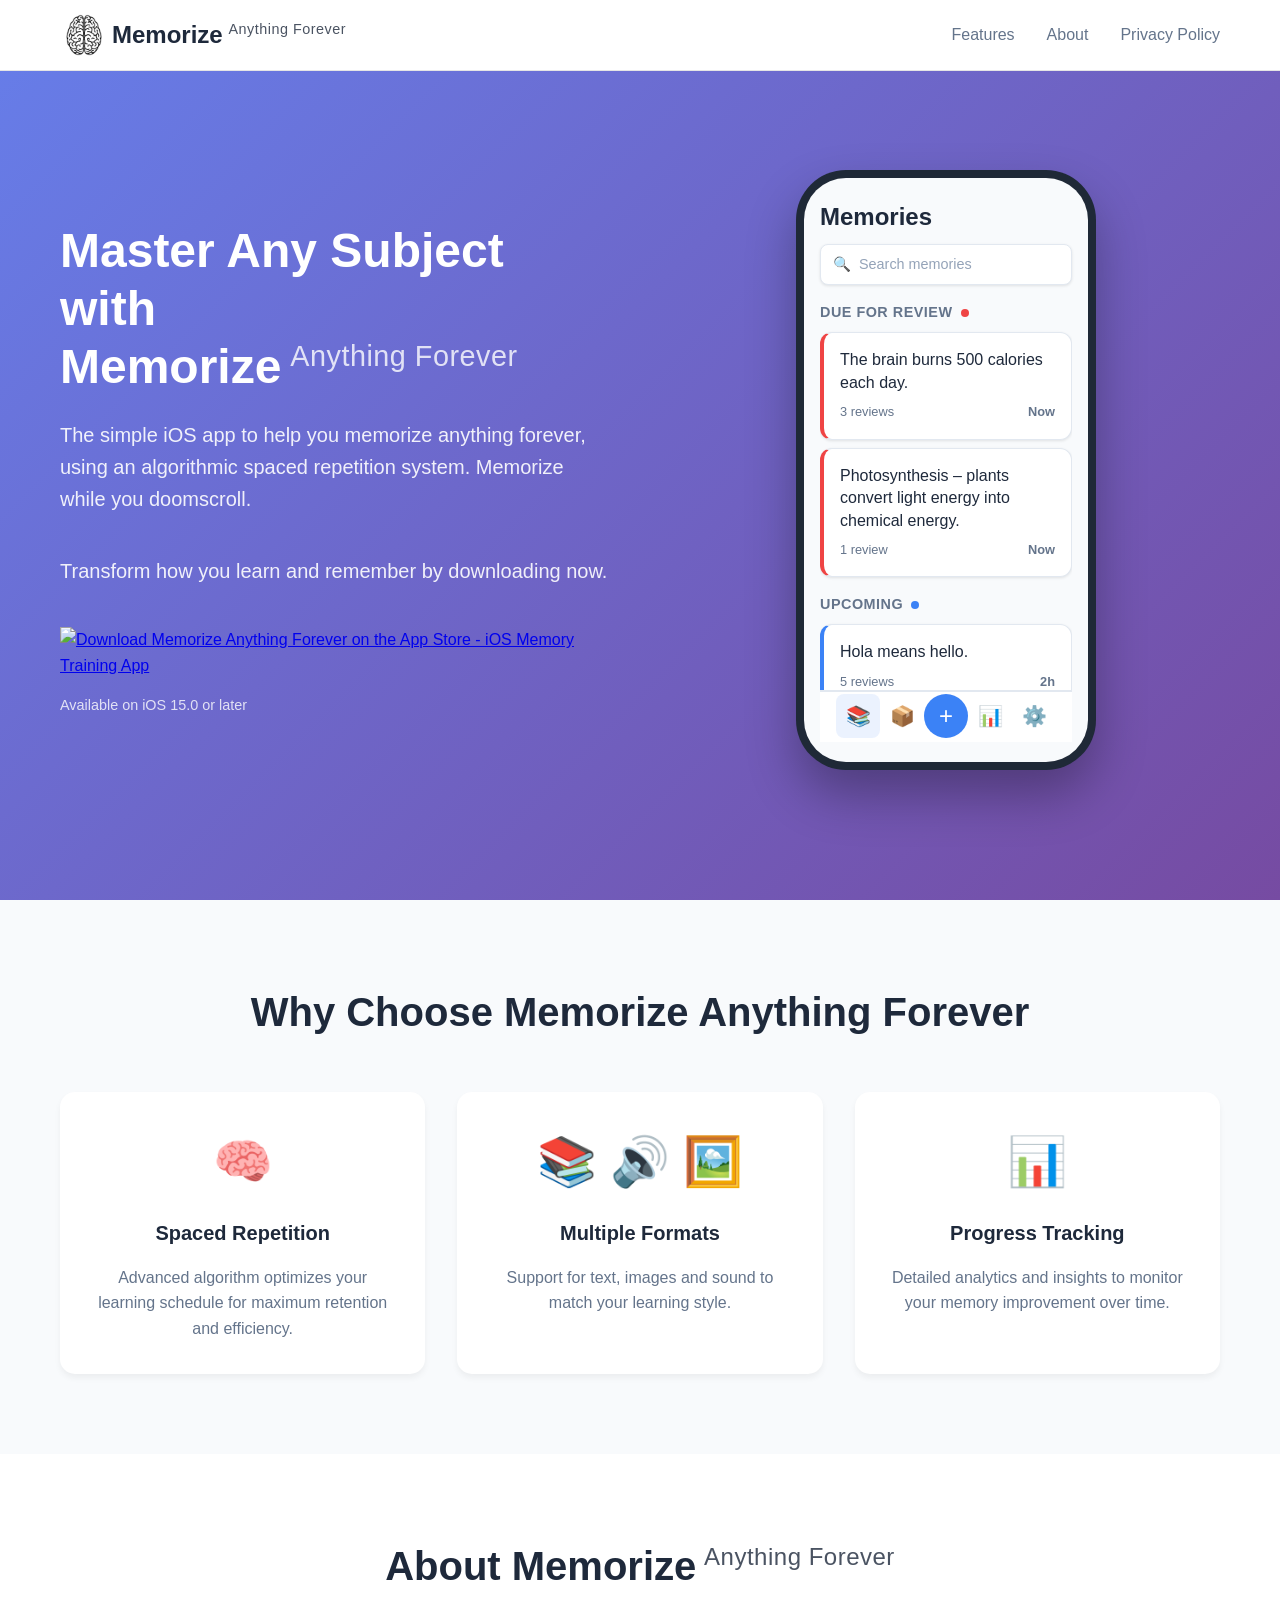
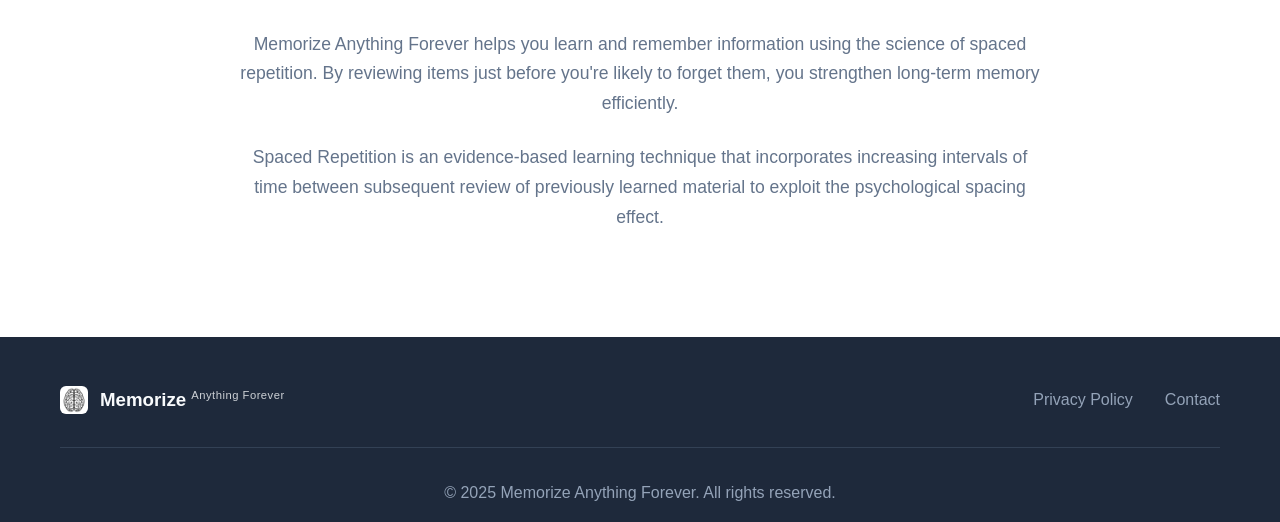
==== index.html @ 3da25304 "Add files via upload" ====
<!DOCTYPE html>
<html lang="en">
<head>
    <meta charset="UTF-8">
    <meta name="viewport" content="width=device-width, initial-scale=1.0">
    
    <!-- Primary Meta Tags -->
    <title>Memorize Anything Forever - Master Any Subject with Spaced Repetition</title>
    <meta name="title" content="Memorize Anything Forever - Master Any Subject with Spaced Repetition">
    <meta name="description" content="The simple iOS app to help you memorize anything forever using algorithmic spaced repetition. Transform how you learn and remember. Download now on the App Store.">
    <meta name="keywords" content="memorize, spaced repetition, iOS app, memory training, learning, flashcards, study app, cognitive enhancement, memory improvement">
    <meta name="author" content="Memorize Anything Forever">
    <meta name="robots" content="index, follow">
    <meta name="language" content="English">
    <meta name="revisit-after" content="7 days">
    
    <!-- Open Graph / Facebook -->
    <meta property="og:type" content="website">
    <meta property="og:url" content="https://memorizeapp.github.io/memorize/">
    <meta property="og:title" content="Memorize Anything Forever - Master Any Subject with Spaced Repetition">
    <meta property="og:description" content="The simple iOS app to help you memorize anything forever using algorithmic spaced repetition. Transform how you learn and remember.">
    <meta property="og:image" content="https://memorizeapp.github.io/memorize/appicon.png">
    <meta property="og:image:width" content="1200">
    <meta property="og:image:height" content="630">
    <meta property="og:site_name" content="Memorize Anything Forever">
    
    <!-- Twitter -->
    <meta property="twitter:card" content="summary_large_image">
    <meta property="twitter:url" content="https://memorizeapp.github.io/memorize/">
    <meta property="twitter:title" content="Memorize Anything Forever - Master Any Subject with Spaced Repetition">
    <meta property="twitter:description" content="The simple iOS app to help you memorize anything forever using algorithmic spaced repetition. Transform how you learn and remember.">
    <meta property="twitter:image" content="https://memorizeapp.github.io/memorize/appicon.png">
    
    <!-- App Store Meta -->
    <meta name="apple-itunes-app" content="app-id=YOUR_APP_ID">
    <meta name="apple-mobile-web-app-capable" content="yes">
    <meta name="apple-mobile-web-app-status-bar-style" content="default">
    <meta name="apple-mobile-web-app-title" content="Memorize">
    
    <!-- Favicon -->
    <link rel="icon" type="image/png" href="appicon.png">
    <link rel="apple-touch-icon" href="appicon.png">
    
    <!-- Canonical URL -->
    <link rel="canonical" href="https://memorizeapp.github.io/memorize/">
    
    <!-- Stylesheets -->
    <link rel="stylesheet" href="styles.css">
    <link href="https://fonts.googleapis.com/css2?family=SF+Pro+Display:wght@300;400;500;600;700&family=Inter:wght@300;400;500;600;700&display=swap" rel="stylesheet">
    
    <!-- Structured Data -->
    <script type="application/ld+json">
    {
        "@context": "https://schema.org",
        "@type": "MobileApplication",
        "name": "Memorize Anything Forever",
        "description": "The simple iOS app to help you memorize anything forever using algorithmic spaced repetition",
        "url": "https://memorizeapp.github.io/memorize/",
        "applicationCategory": "EducationApplication",
        "operatingSystem": "iOS",
        "offers": {
            "@type": "Offer",
            "price": "0",
            "priceCurrency": "USD"
        },
        "aggregateRating": {
            "@type": "AggregateRating",
            "ratingValue": "4.8",
            "ratingCount": "150"
        },
        "screenshot": "https://memorizeapp.github.io/memorize/appicon.png"
    }
    </script>
</head>
<body>
    <nav class="navbar">
        <div class="nav-container">
            <div class="nav-logo">
                <img src="appicon.png" alt="Memorize Anything Forever App Logo - Memory Training iOS App" class="logo-image">
                <h2>Memorize<span class="app-suffix"> Anything Forever</span></h2>
            </div>
            <div class="nav-links">
                <a href="#features">Features</a>
                <a href="#about">About</a>
                <a href="privacy-policy.html">Privacy Policy</a>
            </div>
            <div class="burger-menu">
                <div class="burger-line"></div>
                <div class="burger-line"></div>
                <div class="burger-line"></div>
            </div>
        </div>
    </nav>

    <main>
        <section class="hero">
            <div class="hero-container">
                <div class="hero-content">
                    <h1>Master Any Subject with Memorize<span class="app-suffix"> Anything Forever</span></h1>
                    <p class="hero-subtitle">The simple iOS app to help you memorize anything forever, using an algorithmic spaced repetition system. Memorize while you doomscroll. </p> <p class="hero-subtitle"> Transform how you learn and remember by downloading now.</p>
                    
                    <div class="download-section">
                        <a href="https://apps.apple.com/app/memorize" class="app-store-button" target="_blank" rel="noopener">
                            <img src="https://developer.apple.com/assets/elements/badges/download-on-the-app-store.svg" alt="Download Memorize Anything Forever on the App Store - iOS Memory Training App">
                        </a>
                        <p class="download-note">Available on iOS 15.0 or later</p>
                    </div>
                </div>
                
                <div class="hero-image">
                    <div class="phone-mockup">
                        <div class="phone-screen">
                            <div class="app-preview">
                                <div class="app-header">
                                    <div class="app-title">Memories</div>
                                    <div class="search-bar">
                                        <div class="search-icon">🔍</div>
                                        <div class="search-placeholder">Search memories</div>
                                    </div>
                                </div>
                                <div class="app-content">
                                    <div class="section-header due-section">
                                        <div class="section-title">Due for Review</div>
                                        <div class="section-indicator red"></div>
                                    </div>
                                    <div class="memory-card due-card">
                                        <div class="card-content">
                                            <div class="card-text">The brain burns 500 calories each day. </div>
                                            <div class="card-meta">
                                                <div class="review-count">3 reviews</div>
                                                <div class="due-time">Now</div>
                                            </div>
                                        </div>
                                    </div>
                                    <div class="memory-card due-card">
                                        <div class="card-content">
                                            <div class="card-text">Photosynthesis – plants convert light energy into chemical energy.</div>
                                            <div class="card-meta">
                                                <div class="review-count">1 review</div>
                                                <div class="due-time">Now</div>
                                            </div>
                                        </div>
                                    </div>
                                    
                                    <div class="section-header upcoming-section">
                                        <div class="section-title">Upcoming</div>
                                        <div class="section-indicator blue"></div>
                                    </div>
                                    <div class="memory-card upcoming-card">
                                        <div class="card-content">
                                            <div class="card-text">Hola means hello.</div>
                                            <div class="card-meta">
                                                <div class="review-count">5 reviews</div>
                                                <div class="due-time">2h</div>
                                            </div>
                                        </div>
                                    </div>
                                </div>
                                
                                <!-- Tab Bar -->
                                <div class="tab-bar">
                                    <div class="tab-divider"></div>
                                    <div class="tab-container">
                                        <div class="tab-button active">
                                            <div class="tab-icon">📚</div>
                                        </div>
                                        <div class="tab-spacer"></div>
                                        <div class="tab-button">
                                            <div class="tab-icon">📦</div>
                                        </div>
                                        <div class="tab-spacer"></div>
                                        <div class="add-button">
                                            <div class="add-icon">+</div>
                                        </div>
                                        <div class="tab-spacer"></div>
                                        <div class="tab-button">
                                            <div class="tab-icon">📊</div>
                                        </div>
                                        <div class="tab-spacer"></div>
                                        <div class="tab-button">
                                            <div class="tab-icon">⚙️</div>
                                        </div>
                                    </div>
                                </div>
                            </div>
                        </div>
                    </div>
                </div>
            </div>
        </section>

        <section id="features" class="features">
            <div class="container">
                <h2>Why Choose Memorize Anything Forever</h2>
                <div class="features-grid">
                    <div class="feature-card">
                        <div class="feature-icon">🧠</div>
                        <h3>Spaced Repetition</h3>
                        <p>Advanced algorithm optimizes your learning schedule for maximum retention and efficiency.</p>
                    </div>
                    <div class="feature-card">
                        <div class="feature-icon">📚 🔊 🖼️</div>
                        <h3>Multiple Formats</h3>
                        <p>Support for text, images and sound to match your learning style.</p>
                    </div>
                    <div class="feature-card">
                        <div class="feature-icon">📊</div>
                        <h3>Progress Tracking</h3>
                        <p>Detailed analytics and insights to monitor your memory improvement over time.</p>
                    </div>
                </div>
            </div>
        </section>

        <section id="about" class="about">
            <div class="container">
                <div class="about-content">
                    <h2>About Memorize<span class="app-suffix"> Anything Forever</span></h2>
                    <p>Memorize Anything Forever helps you learn and remember information using the science of spaced repetition. By reviewing items just before you're likely to forget them, you strengthen long-term memory efficiently.</p>
                    <p>Spaced Repetition is an evidence-based learning technique that incorporates increasing intervals of time between subsequent review of previously learned material to exploit the psychological spacing effect.</p>
                </div>
            </div>
        </section>
    </main>

    <footer class="footer">
        <div class="container">
            <div class="footer-content">
                <div class="footer-logo">
                    <img src="appicon.png" alt="Memorize Anything Forever App Logo - Memory Training iOS App" class="footer-logo-image">
                    <h3>Memorize<span class="app-suffix"> Anything Forever</span></h3>
                </div>
                <div class="footer-links">
                    <a href="privacy-policy.html">Privacy Policy</a>
                    <a href="mailto:support@memorizeapp.com">Contact</a>
                </div>
            </div>
            <div class="footer-bottom">
                <p>&copy; 2025 Memorize Anything Forever. All rights reserved.</p>
            </div>
        </div>
    </footer>

    <script>
        // Burger menu functionality
        document.addEventListener('DOMContentLoaded', function() {
            const burgerMenu = document.querySelector('.burger-menu');
            const navLinks = document.querySelector('.nav-links');
            
            if (burgerMenu && navLinks) {
                burgerMenu.addEventListener('click', function() {
                    burgerMenu.classList.toggle('active');
                    navLinks.classList.toggle('active');
                });
                
                // Close menu when clicking on a link
                navLinks.addEventListener('click', function(e) {
                    if (e.target.tagName === 'A') {
                        burgerMenu.classList.remove('active');
                        navLinks.classList.remove('active');
                    }
                });
            }
        });
    </script>
</body>
</html>
---- styles.css ----
/* App Name Styling */
.app-suffix {
    font-size: 0.6em;
    font-weight: 400;
    opacity: 0.8;
    vertical-align: super;
    margin-left: 2px;
    letter-spacing: 0.5px;
    white-space: nowrap;
}

/* Reset and base styles */
* {
    margin: 0;
    padding: 0;
    box-sizing: border-box;
}

body {
    font-family: 'SF Pro Display', -apple-system, BlinkMacSystemFont, 'Segoe UI', Roboto, sans-serif;
    line-height: 1.6;
    color: #333;
    background-color: #ffffff;
}

.container {
    max-width: 1200px;
    margin: 0 auto;
    padding: 0 20px;
}

/* Navigation */
.navbar {
    background: white;
    border-bottom: 1px solid rgba(0, 0, 0, 0.1);
    position: fixed;
    top: 0;
    left: 0;
    right: 0;
    z-index: 1000;
}

.nav-container {
    max-width: 1200px;
    margin: 0 auto;
    padding: 0 20px;
    display: flex;
    justify-content: space-between;
    align-items: center;
    height: 70px;
}

.nav-logo {
    display: flex;
    align-items: center;
    gap: 4px;
}

.logo-image {
    width: 48px;
    height: 48px;
    border-radius: 8px;
}

.nav-logo h2 {
    color: #1e293b;
    font-weight: 700;
    font-size: 1.5rem;
    margin: 0;
}

.nav-links {
    display: flex;
    gap: 2rem;
}

.nav-links a {
    text-decoration: none;
    color: #64748b;
    font-weight: 500;
    transition: color 0.3s ease;
}

.nav-links a:hover {
    color: #6366f1;
}

/* Burger Menu */
.burger-menu {
    display: none;
    flex-direction: column;
    cursor: pointer;
    padding: 8px;
    gap: 4px;
}

.burger-line {
    width: 24px;
    height: 3px;
    background-color: #1e293b;
    border-radius: 2px;
    transition: all 0.3s ease;
}

.burger-menu.active .burger-line:nth-child(1) {
    transform: rotate(45deg) translate(6px, 6px);
}

.burger-menu.active .burger-line:nth-child(2) {
    opacity: 0;
}

.burger-menu.active .burger-line:nth-child(3) {
    transform: rotate(-45deg) translate(6px, -6px);
}

/* Mobile Menu Overlay */
@media (max-width: 768px) {
    .nav-links.active {
        display: flex;
        flex-direction: column;
        position: absolute;
        top: 100%;
        left: 0;
        right: 0;
        background: white;
        border-top: 1px solid rgba(0, 0, 0, 0.1);
        padding: 20px 16px;
        box-shadow: 0 4px 6px rgba(0, 0, 0, 0.1);
        z-index: 999;
    }
    
    .nav-links.active a {
        padding: 12px 0;
        border-bottom: 1px solid rgba(0, 0, 0, 0.05);
        font-size: 1rem;
        text-align: center;
    }
    
    .nav-links.active a:last-child {
        border-bottom: none;
    }
}

/* Hero Section */
.hero {
    padding: 120px 0 80px;
    background: linear-gradient(135deg, #667eea 0%, #764ba2 100%);
    color: white;
    min-height: 100vh;
    display: flex;
    align-items: center;
}

.hero-container {
    max-width: 1200px;
    margin: 0 auto;
    padding: 0 20px;
    display: grid;
    grid-template-columns: 1fr 1fr;
    gap: 4rem;
    align-items: center;
}

.hero-content h1 {
    font-size: 3.0rem;
    font-weight: 700;
    line-height: 1.2;
    margin-bottom: 1.5rem;
}

.hero-subtitle {
    font-size: 1.25rem;
    opacity: 0.9;
    margin-bottom: 2.5rem;
    line-height: 1.6;
}

.download-section {
    display: flex;
    flex-direction: column;
    align-items: flex-start;
    gap: 1rem;
}

.app-store-button {
    display: inline-block;
    transition: transform 0.3s ease;
}

.app-store-button:hover {
    transform: scale(1.05);
}

.app-store-button img {
    height: 60px;
    width: auto;
}

.download-note {
    font-size: 0.9rem;
    opacity: 0.8;
}

/* Phone Mockup */
.phone-mockup {
    position: relative;
    width: 300px;
    height: 600px;
    background: #1f2937;
    border-radius: 50px;
    padding: 8px;
    box-shadow: 0 25px 50px rgba(0, 0, 0, 0.3);
    margin: 0 auto;
}

.phone-screen {
    width: 100%;
    height: 100%;
    background: white;
    border-radius: 42px;
    overflow: hidden;
    position: relative;
}

.app-preview {
    padding: 20px 16px;
    height: 100%;
    display: flex;
    flex-direction: column;
    background: #f8fafc;
}

.app-header {
    margin-bottom: 1rem;
}

.app-title {
    font-size: 1.5rem;
    font-weight: 700;
    color: #1e293b;
    margin-bottom: 0.5rem;
}

.search-bar {
    background: white;
    border-radius: 8px;
    padding: 8px 12px;
    display: flex;
    align-items: center;
    gap: 8px;
    border: 1px solid #e2e8f0;
    box-shadow: 0 1px 3px rgba(0, 0, 0, 0.1);
}

.search-icon {
    font-size: 0.9rem;
    color: #64748b;
}

.search-placeholder {
    color: #94a3b8;
    font-size: 0.9rem;
}

.app-content {
    flex: 1;
    overflow-y: auto;
}

.section-header {
    display: flex;
    align-items: center;
    gap: 8px;
    margin-bottom: 8px;
    margin-top: 16px;
}

.section-header:first-child {
    margin-top: 0;
}

.section-title {
    font-size: 0.9rem;
    font-weight: 600;
    color: #64748b;
    text-transform: uppercase;
    letter-spacing: 0.5px;
}

.section-indicator {
    width: 8px;
    height: 8px;
    border-radius: 50%;
}

.section-indicator.red {
    background: #ef4444;
}

.section-indicator.blue {
    background: #3b82f6;
}

.memory-card {
    background: white;
    border-radius: 12px;
    margin-bottom: 8px;
    box-shadow: 0 1px 3px rgba(0, 0, 0, 0.1);
    border: 1px solid #e2e8f0;
    transition: transform 0.2s ease, box-shadow 0.2s ease;
}

.memory-card:hover {
    transform: translateY(-1px);
    box-shadow: 0 4px 12px rgba(0, 0, 0, 0.15);
}

.due-card {
    border-left: 4px solid #ef4444;
}

.upcoming-card {
    border-left: 4px solid #3b82f6;
}

.card-content {
    padding: 16px;
}

.card-text {
    font-size: 1rem;
    font-weight: 500;
    color: #1e293b;
    margin-bottom: 8px;
    line-height: 1.4;
}

.card-meta {
    display: flex;
    justify-content: space-between;
    align-items: center;
}

.review-count {
    font-size: 0.8rem;
    color: #64748b;
}

.due-time {
    font-size: 0.8rem;
    font-weight: 600;
    color: #64748b;
}

/* Tab Bar */
.tab-bar {
    background: rgba(255, 255, 255, 0.98);
    backdrop-filter: blur(10px);
    border-top: 1px solid #e2e8f0;
}

.tab-divider {
    height: 1px;
    background: #e2e8f0;
}

.tab-container {
    display: flex;
    align-items: center;
    justify-content: center;
    padding: 6px 24px 8px;
    height: 50px;
    max-width: 100%;
    gap: 0;
}

.tab-button {
    width: 44px;
    height: 44px;
    display: flex;
    align-items: center;
    justify-content: center;
    border-radius: 8px;
    transition: background-color 0.2s ease;
    flex-shrink: 0;
}

.tab-button.active {
    background: rgba(59, 130, 246, 0.1);
}

.tab-icon {
    font-size: 20px;
    color: #64748b;
    font-weight: 400;
    line-height: 1;
    display: flex;
    align-items: center;
    justify-content: center;
}

.tab-button.active .tab-icon {
    color: #3b82f6;
}

.add-button {
    width: 44px;
    height: 44px;
    display: flex;
    align-items: center;
    justify-content: center;
    background: #3b82f6;
    border-radius: 22px;
    transition: transform 0.2s ease, background-color 0.2s ease;
    flex-shrink: 0;
}

.add-button:hover {
    transform: scale(1.05);
    background: #2563eb;
}

.add-icon {
    font-size: 24px;
    color: white;
    font-weight: 300;
    line-height: 1;
    display: flex;
    align-items: center;
    justify-content: center;
}

.tab-spacer {
    flex: 1;
    min-width: 0;
}

@keyframes float {
    0%, 100% { transform: translateY(0px); }
    50% { transform: translateY(-10px); }
}

/* Features Section */
.features {
    padding: 80px 0;
    background: #f8fafc;
}

.features h2 {
    text-align: center;
    font-size: 2.5rem;
    font-weight: 700;
    margin-bottom: 3rem;
    color: #1e293b;
}

.features-grid {
    display: grid;
    grid-template-columns: repeat(auto-fit, minmax(280px, 1fr));
    gap: 2rem;
}

.feature-card {
    background: white;
    padding: 2rem;
    border-radius: 15px;
    text-align: center;
    box-shadow: 0 4px 6px rgba(0, 0, 0, 0.05);
    transition: transform 0.3s ease, box-shadow 0.3s ease;
}

.feature-card:hover {
    transform: translateY(-5px);
    box-shadow: 0 10px 25px rgba(0, 0, 0, 0.1);
}

.feature-icon {
    font-size: 3rem;
    margin-bottom: 1rem;
}

.feature-card h3 {
    font-size: 1.25rem;
    font-weight: 600;
    margin-bottom: 1rem;
    color: #1e293b;
}

.feature-card p {
    color: #64748b;
    line-height: 1.6;
}

/* About Section */
.about {
    padding: 80px 0;
    background: white;
}

.about-content {
    max-width: 800px;
    margin: 0 auto;
    text-align: center;
}

.about-content h2 {
    font-size: 2.5rem;
    font-weight: 700;
    margin-bottom: 2rem;
    color: #1e293b;
}

.about-content p {
    font-size: 1.1rem;
    color: #64748b;
    margin-bottom: 1.5rem;
    line-height: 1.7;
}

/* Footer */
.footer {
    background: #1e293b;
    color: white;
    padding: 3rem 0 1rem;
}

.footer-content {
    display: flex;
    justify-content: space-between;
    align-items: center;
    margin-bottom: 2rem;
}

.footer-logo {
    display: flex;
    align-items: center;
    gap: 12px;
}

.footer-logo-image {
    width: 28px;
    height: 28px;
    border-radius: 6px;
}

.footer-logo h3 {
    color: #f8fafc;
    font-weight: 700;
    margin: 0;
}

.footer-links {
    display: flex;
    gap: 2rem;
}

.footer-links a {
    color: #94a3b8;
    text-decoration: none;
    transition: color 0.3s ease;
}

.footer-links a:hover {
    color: white;
}

.footer-bottom {
    text-align: center;
    padding-top: 2rem;
    border-top: 1px solid #334155;
    color: #94a3b8;
}

/* Responsive Design */
@media (max-width: 1024px) {
    .hero-container {
        gap: 3rem;
    }
    
    .phone-mockup {
        width: 280px;
        height: 560px;
    }
}

@media (max-width: 768px) {
    .hero-container {
        grid-template-columns: 1fr;
        text-align: center;
        gap: 2rem;
        padding: 0 16px;
    }
    
    .hero-content h1 {
        font-size: 2.5rem;
        line-height: 1.1;
    }
    
    .hero-subtitle {
        font-size: 1.1rem;
    }
    
    .download-section {
        align-items: center;
    }
    
    .nav-container {
        padding: 0 16px;
    }
    
    .nav-links {
        display: none;
    }
    
    .burger-menu {
        display: flex;
    }
    
    .phone-mockup {
        width: 250px;
        height: 500px;
    }
    
    .features-grid {
        grid-template-columns: 1fr;
        gap: 1.5rem;
    }
    
    .features h2 {
        font-size: 2rem;
    }
    
    .about-content h2 {
        font-size: 2rem;
    }
    
    .footer-content {
        flex-direction: column;
        gap: 1rem;
        text-align: center;
    }
    
    .container {
        padding: 0 16px;
    }
}

@media (max-width: 480px) {
    .hero-content h1 {
        font-size: 2rem;
    }
    
    .hero-subtitle {
        font-size: 1rem;
    }
    
    .phone-mockup {
        width: 250px;
        height: 500px;
    }
    
    .app-store-button img {
        height: 50px;
    }
    
    .nav-logo {
        gap: 0px;
    }
    
    .logo-image {
        width: 40px;
        height: 40px;
    }
    
    .nav-logo h2 {
        font-size: 1.3rem;
    }
    
    .nav-links a {
        font-size: 0.8rem;
    }
    
    .features h2 {
        font-size: 1.8rem;
    }
    
    .about-content h2 {
        font-size: 1.8rem;
    }
    
    .feature-card {
        padding: 1.5rem;
    }
    
    .hero {
        padding: 100px 0 60px;
    }
    
    .features {
        padding: 60px 0;
    }
    
    .about {
        padding: 60px 0;
    }
    
    /* Privacy Policy specific fixes */
    .privacy-content h1 {
        font-size: 2rem;
        line-height: 1.2;
    }
    
    .nav-logo h2 {
        white-space: nowrap;
    }
}
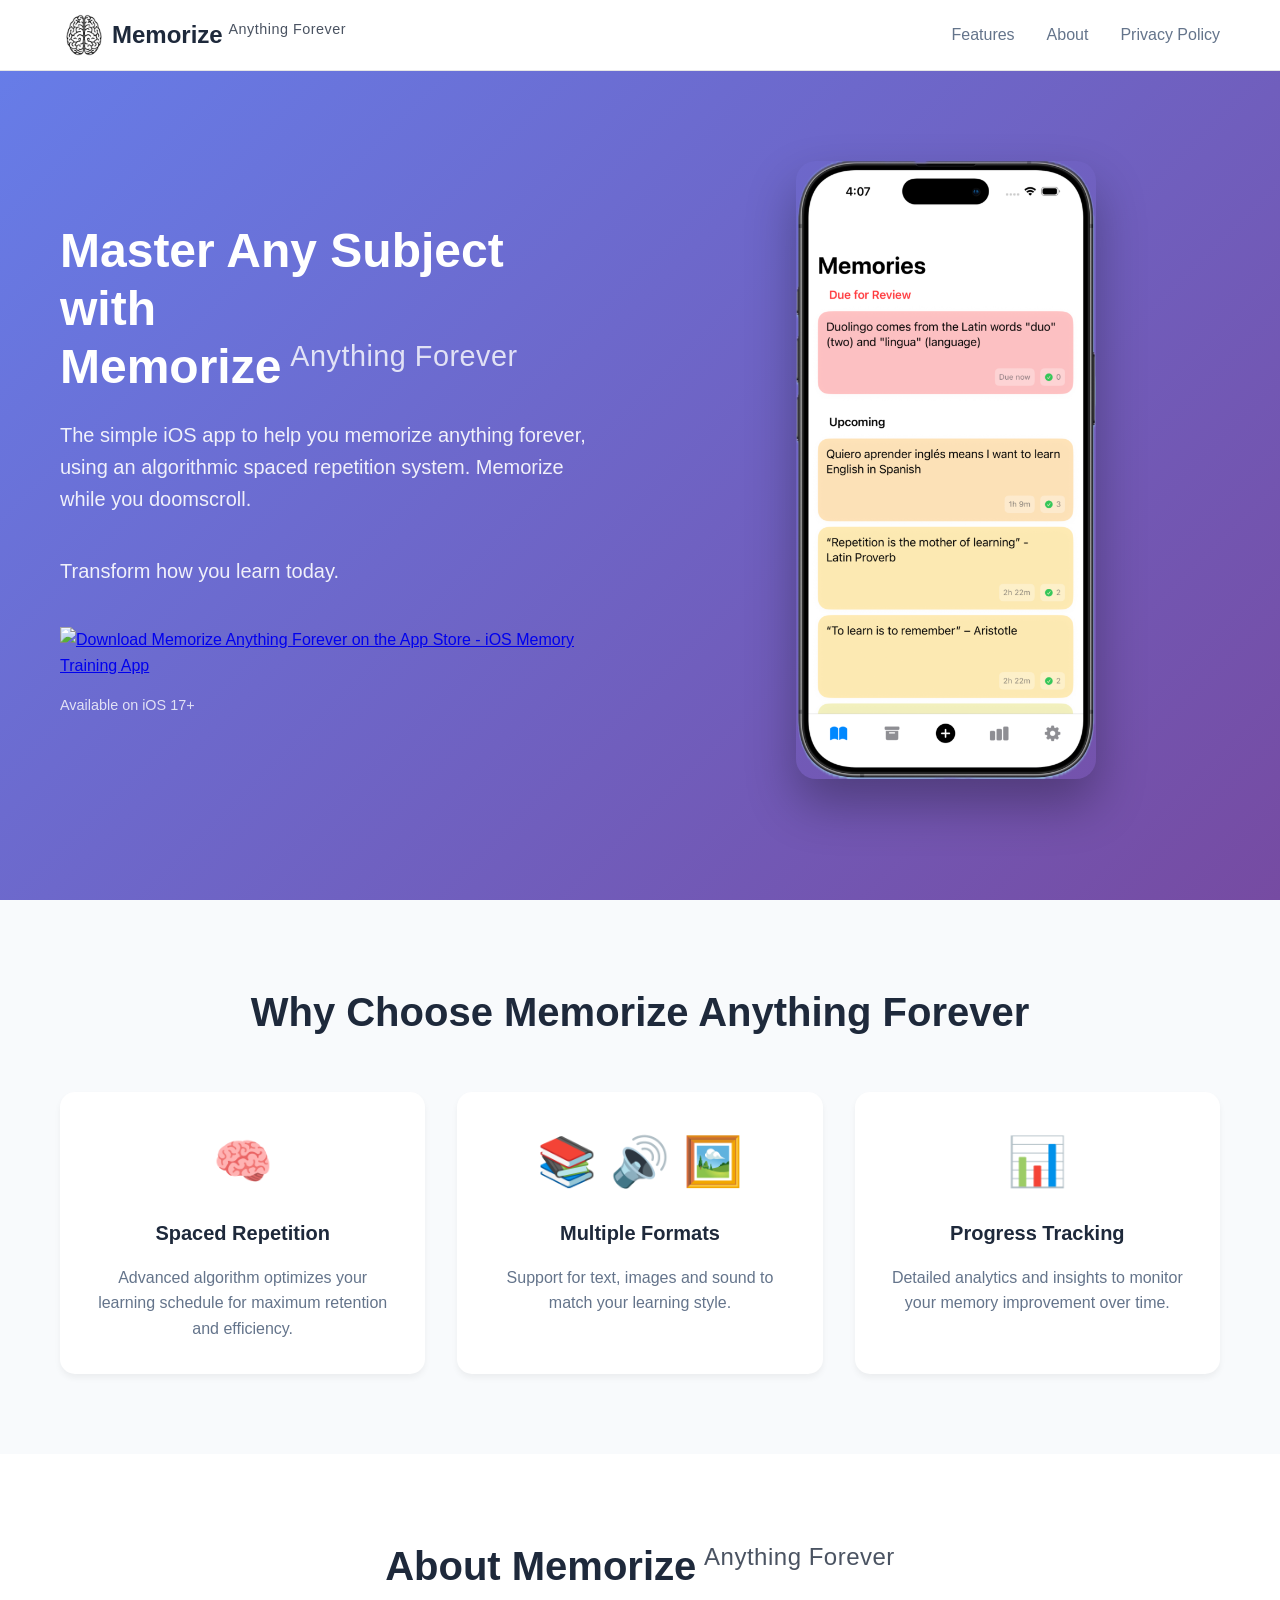
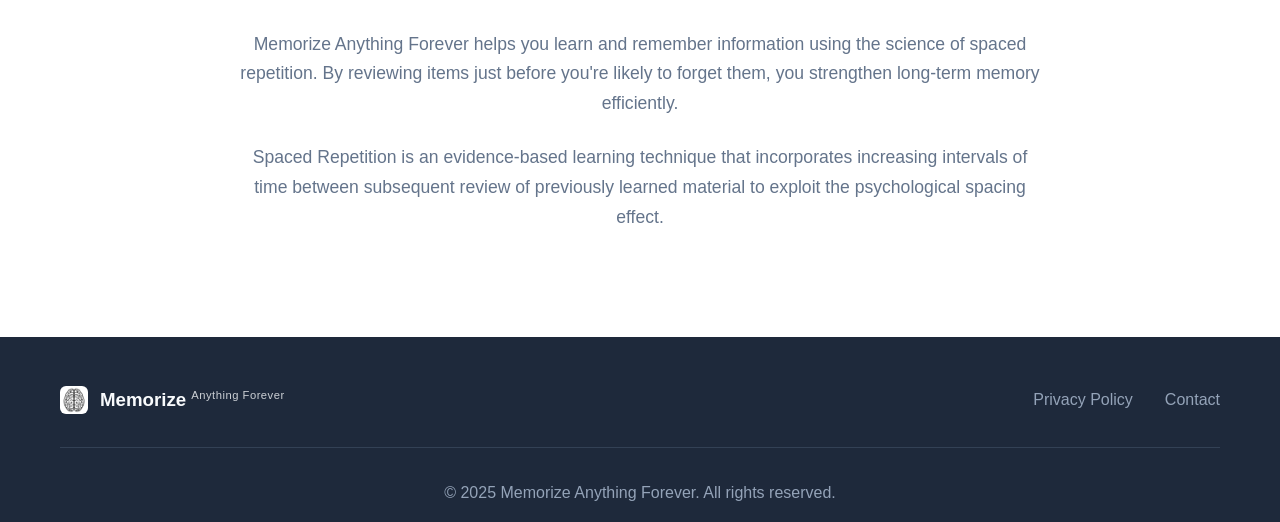
==== commit 7bbecd01: "Add files via upload" ====
--- a/index.html
+++ b/index.html
@@ -75,10 +75,10 @@
 <body>
     <nav class="navbar">
         <div class="nav-container">
-            <div class="nav-logo">
+            <a href="index.html" class="nav-logo">
                 <img src="appicon.png" alt="Memorize Anything Forever App Logo - Memory Training iOS App" class="logo-image">
                 <h2>Memorize<span class="app-suffix"> Anything Forever</span></h2>
-            </div>
+            </a>
             <div class="nav-links">
                 <a href="#features">Features</a>
                 <a href="#about">About</a>
@@ -97,94 +97,18 @@
             <div class="hero-container">
                 <div class="hero-content">
                     <h1>Master Any Subject with Memorize<span class="app-suffix"> Anything Forever</span></h1>
-                    <p class="hero-subtitle">The simple iOS app to help you memorize anything forever, using an algorithmic spaced repetition system. Memorize while you doomscroll. </p> <p class="hero-subtitle"> Transform how you learn and remember by downloading now.</p>
+                    <p class="hero-subtitle">The simple iOS app to help you memorize anything forever, using an algorithmic spaced repetition system. Memorize while you doomscroll. </p> <p class="hero-subtitle"> Transform how you learn today.</p>
                     
                     <div class="download-section">
-                        <a href="https://apps.apple.com/app/memorize" class="app-store-button" target="_blank" rel="noopener">
+                        <a href="https://apps.apple.com/us/app/memorize-anything-forever/id6754063172" class="app-store-button" target="_blank" rel="noopener">
                             <img src="https://developer.apple.com/assets/elements/badges/download-on-the-app-store.svg" alt="Download Memorize Anything Forever on the App Store - iOS Memory Training App">
                         </a>
-                        <p class="download-note">Available on iOS 15.0 or later</p>
+                        <p class="download-note">Available on iOS 17+</p>
                     </div>
                 </div>
                 
                 <div class="hero-image">
-                    <div class="phone-mockup">
-                        <div class="phone-screen">
-                            <div class="app-preview">
-                                <div class="app-header">
-                                    <div class="app-title">Memories</div>
-                                    <div class="search-bar">
-                                        <div class="search-icon">🔍</div>
-                                        <div class="search-placeholder">Search memories</div>
-                                    </div>
-                                </div>
-                                <div class="app-content">
-                                    <div class="section-header due-section">
-                                        <div class="section-title">Due for Review</div>
-                                        <div class="section-indicator red"></div>
-                                    </div>
-                                    <div class="memory-card due-card">
-                                        <div class="card-content">
-                                            <div class="card-text">The brain burns 500 calories each day. </div>
-                                            <div class="card-meta">
-                                                <div class="review-count">3 reviews</div>
-                                                <div class="due-time">Now</div>
-                                            </div>
-                                        </div>
-                                    </div>
-                                    <div class="memory-card due-card">
-                                        <div class="card-content">
-                                            <div class="card-text">Photosynthesis – plants convert light energy into chemical energy.</div>
-                                            <div class="card-meta">
-                                                <div class="review-count">1 review</div>
-                                                <div class="due-time">Now</div>
-                                            </div>
-                                        </div>
-                                    </div>
-                                    
-                                    <div class="section-header upcoming-section">
-                                        <div class="section-title">Upcoming</div>
-                                        <div class="section-indicator blue"></div>
-                                    </div>
-                                    <div class="memory-card upcoming-card">
-                                        <div class="card-content">
-                                            <div class="card-text">Hola means hello.</div>
-                                            <div class="card-meta">
-                                                <div class="review-count">5 reviews</div>
-                                                <div class="due-time">2h</div>
-                                            </div>
-                                        </div>
-                                    </div>
-                                </div>
-                                
-                                <!-- Tab Bar -->
-                                <div class="tab-bar">
-                                    <div class="tab-divider"></div>
-                                    <div class="tab-container">
-                                        <div class="tab-button active">
-                                            <div class="tab-icon">📚</div>
-                                        </div>
-                                        <div class="tab-spacer"></div>
-                                        <div class="tab-button">
-                                            <div class="tab-icon">📦</div>
-                                        </div>
-                                        <div class="tab-spacer"></div>
-                                        <div class="add-button">
-                                            <div class="add-icon">+</div>
-                                        </div>
-                                        <div class="tab-spacer"></div>
-                                        <div class="tab-button">
-                                            <div class="tab-icon">📊</div>
-                                        </div>
-                                        <div class="tab-spacer"></div>
-                                        <div class="tab-button">
-                                            <div class="tab-icon">⚙️</div>
-                                        </div>
-                                    </div>
-                                </div>
-                            </div>
-                        </div>
-                    </div>
+                    <img src="iphoneimage.png" alt="Memorize Anything Forever iPhone App Screenshot" class="iphone-screenshot">
                 </div>
             </div>
         </section>
@@ -232,7 +156,7 @@
                 </div>
                 <div class="footer-links">
                     <a href="privacy-policy.html">Privacy Policy</a>
-                    <a href="mailto:support@memorizeapp.com">Contact</a>
+                    <a href="">Contact</a>
                 </div>
             </div>
             <div class="footer-bottom">
--- a/styles.css
+++ b/styles.css
@@ -54,6 +54,13 @@
     display: flex;
     align-items: center;
     gap: 4px;
+    text-decoration: none;
+    color: inherit;
+}
+
+.nav-logo:hover {
+    text-decoration: none;
+    color: inherit;
 }
 
 .logo-image {
@@ -202,238 +209,15 @@
     opacity: 0.8;
 }
 
-/* Phone Mockup */
-.phone-mockup {
-    position: relative;
+/* iPhone Screenshot */
+.iphone-screenshot {
     width: 300px;
-    height: 600px;
-    background: #1f2937;
-    border-radius: 50px;
-    padding: 8px;
+    height: auto;
+    max-width: 100%;
+    border-radius: 20px;
     box-shadow: 0 25px 50px rgba(0, 0, 0, 0.3);
     margin: 0 auto;
-}
-
-.phone-screen {
-    width: 100%;
-    height: 100%;
-    background: white;
-    border-radius: 42px;
-    overflow: hidden;
-    position: relative;
-}
-
-.app-preview {
-    padding: 20px 16px;
-    height: 100%;
-    display: flex;
-    flex-direction: column;
-    background: #f8fafc;
-}
-
-.app-header {
-    margin-bottom: 1rem;
-}
-
-.app-title {
-    font-size: 1.5rem;
-    font-weight: 700;
-    color: #1e293b;
-    margin-bottom: 0.5rem;
-}
-
-.search-bar {
-    background: white;
-    border-radius: 8px;
-    padding: 8px 12px;
-    display: flex;
-    align-items: center;
-    gap: 8px;
-    border: 1px solid #e2e8f0;
-    box-shadow: 0 1px 3px rgba(0, 0, 0, 0.1);
-}
-
-.search-icon {
-    font-size: 0.9rem;
-    color: #64748b;
-}
-
-.search-placeholder {
-    color: #94a3b8;
-    font-size: 0.9rem;
-}
-
-.app-content {
-    flex: 1;
-    overflow-y: auto;
-}
-
-.section-header {
-    display: flex;
-    align-items: center;
-    gap: 8px;
-    margin-bottom: 8px;
-    margin-top: 16px;
-}
-
-.section-header:first-child {
-    margin-top: 0;
-}
-
-.section-title {
-    font-size: 0.9rem;
-    font-weight: 600;
-    color: #64748b;
-    text-transform: uppercase;
-    letter-spacing: 0.5px;
-}
-
-.section-indicator {
-    width: 8px;
-    height: 8px;
-    border-radius: 50%;
-}
-
-.section-indicator.red {
-    background: #ef4444;
-}
-
-.section-indicator.blue {
-    background: #3b82f6;
-}
-
-.memory-card {
-    background: white;
-    border-radius: 12px;
-    margin-bottom: 8px;
-    box-shadow: 0 1px 3px rgba(0, 0, 0, 0.1);
-    border: 1px solid #e2e8f0;
-    transition: transform 0.2s ease, box-shadow 0.2s ease;
-}
-
-.memory-card:hover {
-    transform: translateY(-1px);
-    box-shadow: 0 4px 12px rgba(0, 0, 0, 0.15);
-}
-
-.due-card {
-    border-left: 4px solid #ef4444;
-}
-
-.upcoming-card {
-    border-left: 4px solid #3b82f6;
-}
-
-.card-content {
-    padding: 16px;
-}
-
-.card-text {
-    font-size: 1rem;
-    font-weight: 500;
-    color: #1e293b;
-    margin-bottom: 8px;
-    line-height: 1.4;
-}
-
-.card-meta {
-    display: flex;
-    justify-content: space-between;
-    align-items: center;
-}
-
-.review-count {
-    font-size: 0.8rem;
-    color: #64748b;
-}
-
-.due-time {
-    font-size: 0.8rem;
-    font-weight: 600;
-    color: #64748b;
-}
-
-/* Tab Bar */
-.tab-bar {
-    background: rgba(255, 255, 255, 0.98);
-    backdrop-filter: blur(10px);
-    border-top: 1px solid #e2e8f0;
-}
-
-.tab-divider {
-    height: 1px;
-    background: #e2e8f0;
-}
-
-.tab-container {
-    display: flex;
-    align-items: center;
-    justify-content: center;
-    padding: 6px 24px 8px;
-    height: 50px;
-    max-width: 100%;
-    gap: 0;
-}
-
-.tab-button {
-    width: 44px;
-    height: 44px;
-    display: flex;
-    align-items: center;
-    justify-content: center;
-    border-radius: 8px;
-    transition: background-color 0.2s ease;
-    flex-shrink: 0;
-}
-
-.tab-button.active {
-    background: rgba(59, 130, 246, 0.1);
-}
-
-.tab-icon {
-    font-size: 20px;
-    color: #64748b;
-    font-weight: 400;
-    line-height: 1;
-    display: flex;
-    align-items: center;
-    justify-content: center;
-}
-
-.tab-button.active .tab-icon {
-    color: #3b82f6;
-}
-
-.add-button {
-    width: 44px;
-    height: 44px;
-    display: flex;
-    align-items: center;
-    justify-content: center;
-    background: #3b82f6;
-    border-radius: 22px;
-    transition: transform 0.2s ease, background-color 0.2s ease;
-    flex-shrink: 0;
-}
-
-.add-button:hover {
-    transform: scale(1.05);
-    background: #2563eb;
-}
-
-.add-icon {
-    font-size: 24px;
-    color: white;
-    font-weight: 300;
-    line-height: 1;
-    display: flex;
-    align-items: center;
-    justify-content: center;
-}
-
-.tab-spacer {
-    flex: 1;
-    min-width: 0;
+    display: block;
 }
 
 @keyframes float {
@@ -578,9 +362,8 @@
         gap: 3rem;
     }
     
-    .phone-mockup {
+    .iphone-screenshot {
         width: 280px;
-        height: 560px;
     }
 }
 
@@ -617,9 +400,8 @@
         display: flex;
     }
     
-    .phone-mockup {
+    .iphone-screenshot {
         width: 250px;
-        height: 500px;
     }
     
     .features-grid {
@@ -655,9 +437,8 @@
         font-size: 1rem;
     }
     
-    .phone-mockup {
-        width: 250px;
-        height: 500px;
+    .iphone-screenshot {
+        width: 220px;
     }
     
     .app-store-button img {
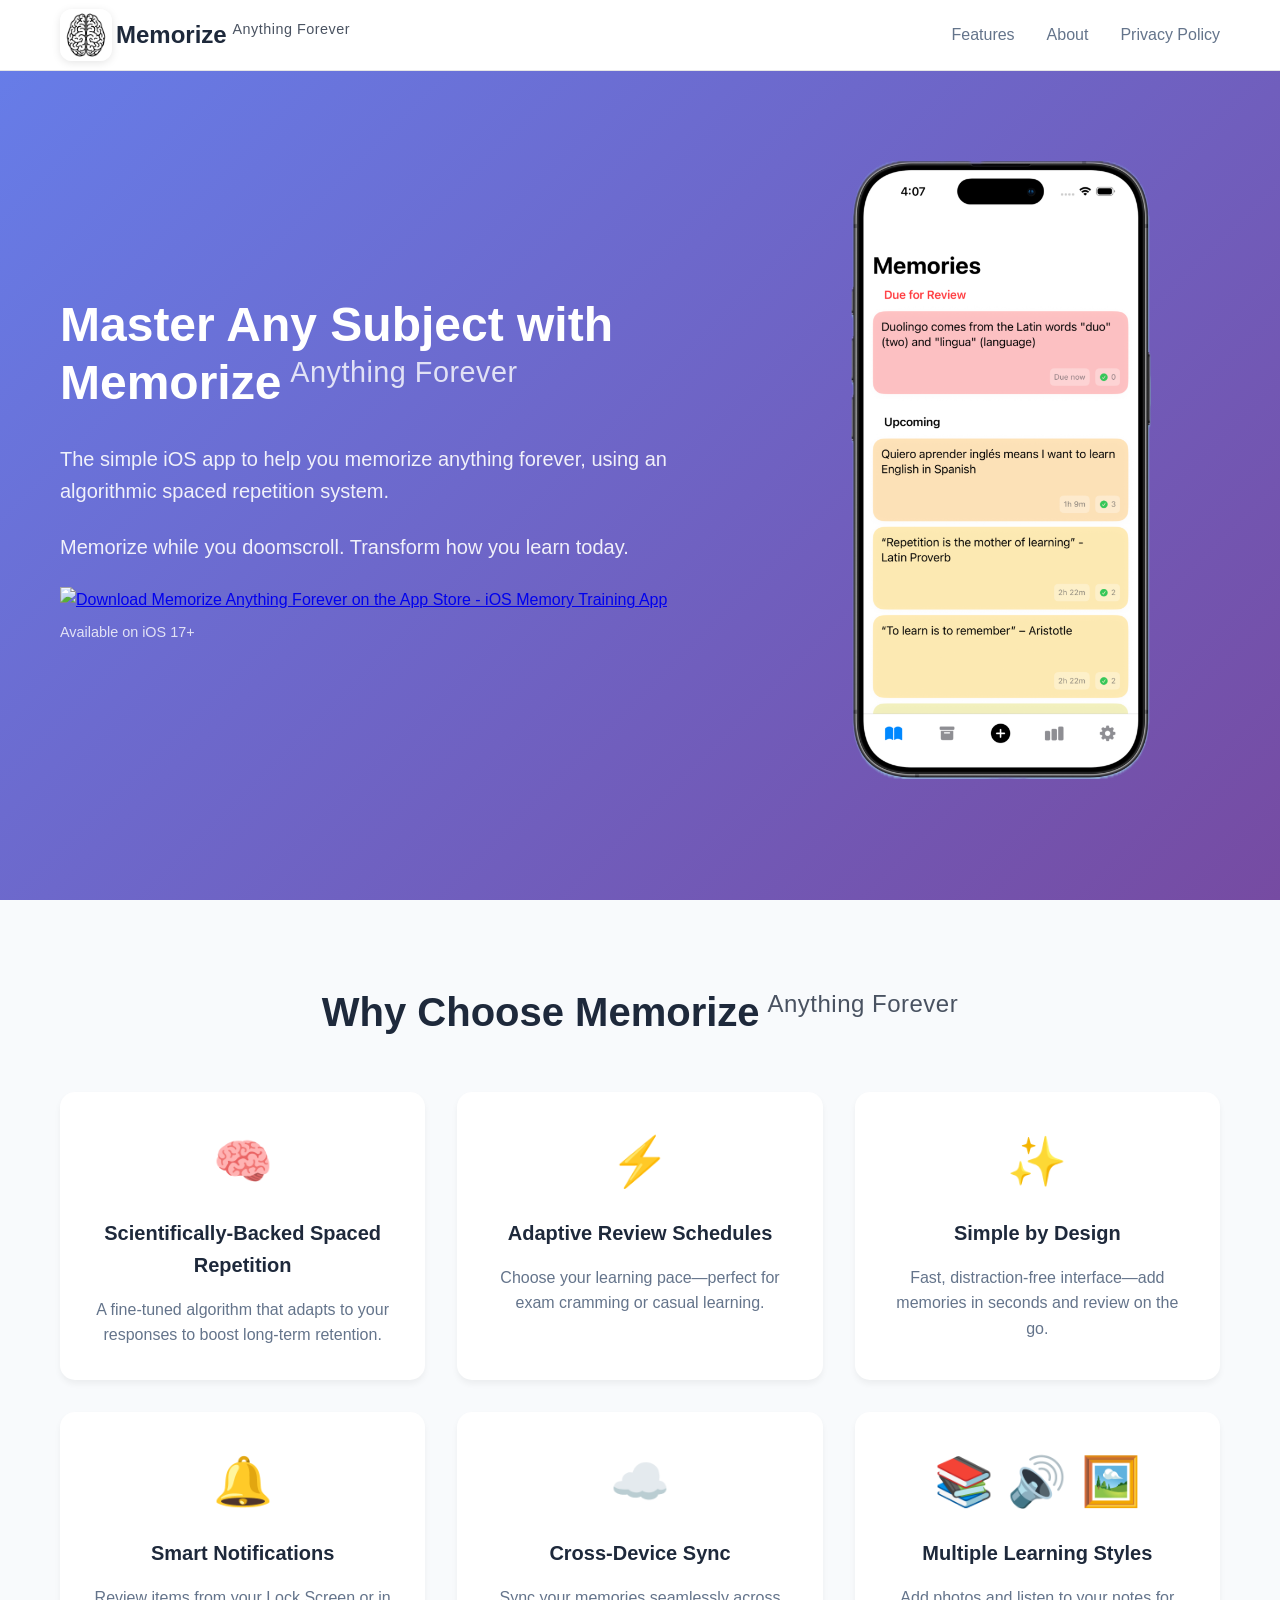
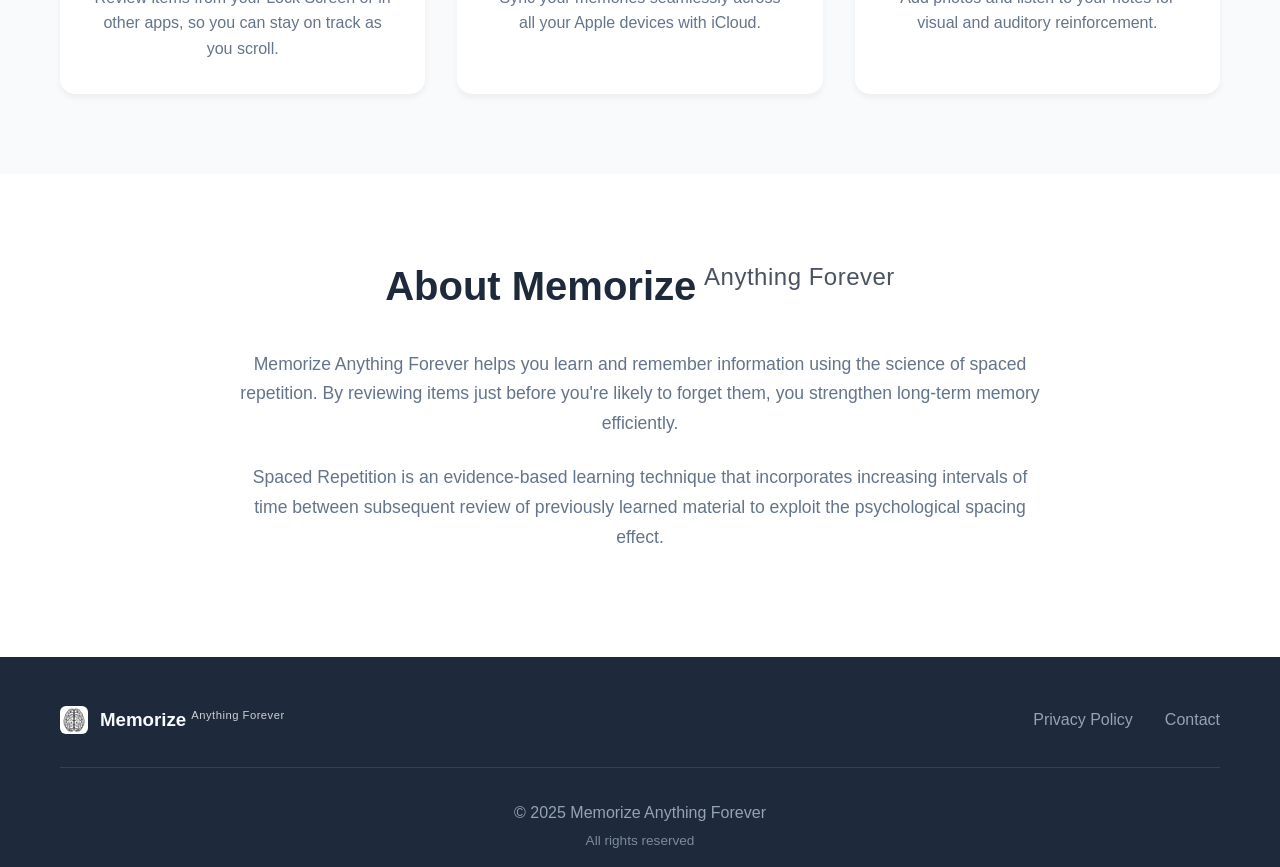
==== commit 5888a15e: "Add files via upload" ====
--- a/index.html
+++ b/index.html
@@ -46,7 +46,7 @@
     
     <!-- Stylesheets -->
     <link rel="stylesheet" href="styles.css">
-    <link href="https://fonts.googleapis.com/css2?family=SF+Pro+Display:wght@300;400;500;600;700&family=Inter:wght@300;400;500;600;700&display=swap" rel="stylesheet">
+    <link href="https://fonts.googleapis.com/css2?family=Inter:wght@300;400;500;600;700;800&family=SF+Pro+Display:wght@300;400;500;600;700&display=swap" rel="stylesheet">
     
     <!-- Structured Data -->
     <script type="application/ld+json">
@@ -97,7 +97,7 @@
             <div class="hero-container">
                 <div class="hero-content">
                     <h1>Master Any Subject with Memorize<span class="app-suffix"> Anything Forever</span></h1>
-                    <p class="hero-subtitle">The simple iOS app to help you memorize anything forever, using an algorithmic spaced repetition system. Memorize while you doomscroll. </p> <p class="hero-subtitle"> Transform how you learn today.</p>
+                    <p class="hero-subtitle">The simple iOS app to help you memorize anything forever, using an algorithmic spaced repetition system.</p> <p class="hero-subtitle"> Memorize while you doomscroll. Transform how you learn today.</p>
                     
                     <div class="download-section">
                         <a href="https://apps.apple.com/us/app/memorize-anything-forever/id6754063172" class="app-store-button" target="_blank" rel="noopener">
@@ -115,22 +115,37 @@
 
         <section id="features" class="features">
             <div class="container">
-                <h2>Why Choose Memorize Anything Forever</h2>
+                <h2>Why Choose Memorize<span class="app-suffix"> Anything Forever</span></h2>
                 <div class="features-grid">
                     <div class="feature-card">
                         <div class="feature-icon">🧠</div>
-                        <h3>Spaced Repetition</h3>
-                        <p>Advanced algorithm optimizes your learning schedule for maximum retention and efficiency.</p>
+                        <h3>Scientifically-Backed Spaced Repetition</h3>
+                        <p>A fine-tuned algorithm that adapts to your responses to boost long-term retention.</p>
+                    </div>
+                    <div class="feature-card">
+                        <div class="feature-icon">⚡</div>
+                        <h3>Adaptive Review Schedules</h3>
+                        <p>Choose your learning pace—perfect for exam cramming or casual learning.</p>
+                    </div>
+                    <div class="feature-card">
+                        <div class="feature-icon">✨</div>
+                        <h3>Simple by Design</h3>
+                        <p>Fast, distraction-free interface—add memories in seconds and review on the go.</p>
+                    </div>
+                    <div class="feature-card">
+                        <div class="feature-icon">🔔</div>
+                        <h3>Smart Notifications</h3>
+                        <p>Review items from your Lock Screen or in other apps, so you can stay on track as you scroll.</p>
+                    </div>
+                    <div class="feature-card">
+                        <div class="feature-icon">☁️</div>
+                        <h3>Cross-Device Sync</h3>
+                        <p>Sync your memories seamlessly across all your Apple devices with iCloud.</p>
                     </div>
                     <div class="feature-card">
                         <div class="feature-icon">📚 🔊 🖼️</div>
-                        <h3>Multiple Formats</h3>
-                        <p>Support for text, images and sound to match your learning style.</p>
-                    </div>
-                    <div class="feature-card">
-                        <div class="feature-icon">📊</div>
-                        <h3>Progress Tracking</h3>
-                        <p>Detailed analytics and insights to monitor your memory improvement over time.</p>
+                        <h3>Multiple Learning Styles</h3>
+                        <p>Add photos and listen to your notes for visual and auditory reinforcement.</p>
                     </div>
                 </div>
             </div>
@@ -160,7 +175,8 @@
                 </div>
             </div>
             <div class="footer-bottom">
-                <p>&copy; 2025 Memorize Anything Forever. All rights reserved.</p>
+                <p>&copy; 2025 Memorize Anything Forever</span></p>
+                <p class="copyright-small">All rights reserved</p>
             </div>
         </div>
     </footer>
--- a/styles.css
+++ b/styles.css
@@ -64,9 +64,10 @@
 }
 
 .logo-image {
-    width: 48px;
-    height: 48px;
-    border-radius: 8px;
+    width: 52px;
+    height: 52px;
+    border-radius: 12px;
+    box-shadow: 0 2px 8px rgba(0, 0, 0, 0.1);
 }
 
 .nav-logo h2 {
@@ -86,6 +87,7 @@
     color: #64748b;
     font-weight: 500;
     transition: color 0.3s ease;
+    white-space: nowrap;
 }
 
 .nav-links a:hover {
@@ -164,7 +166,7 @@
     margin: 0 auto;
     padding: 0 20px;
     display: grid;
-    grid-template-columns: 1fr 1fr;
+    grid-template-columns: 1.2fr 0.8fr;
     gap: 4rem;
     align-items: center;
 }
@@ -173,13 +175,14 @@
     font-size: 3.0rem;
     font-weight: 700;
     line-height: 1.2;
-    margin-bottom: 1.5rem;
+    margin-bottom: 2rem;
+    max-width: 600px;
 }
 
 .hero-subtitle {
     font-size: 1.25rem;
     opacity: 0.9;
-    margin-bottom: 2.5rem;
+    margin-bottom: 1.5rem;
     line-height: 1.6;
 }
 
@@ -187,7 +190,7 @@
     display: flex;
     flex-direction: column;
     align-items: flex-start;
-    gap: 1rem;
+    gap: 0.5rem;
 }
 
 .app-store-button {
@@ -214,10 +217,14 @@
     width: 300px;
     height: auto;
     max-width: 100%;
-    border-radius: 20px;
-    box-shadow: 0 25px 50px rgba(0, 0, 0, 0.3);
     margin: 0 auto;
     display: block;
+}
+
+.hero-image {
+    display: flex;
+    justify-content: center;
+    align-items: center;
 }
 
 @keyframes float {
@@ -356,6 +363,12 @@
     color: #94a3b8;
 }
 
+.copyright-small {
+    font-size: 0.85rem;
+    opacity: 0.8;
+    margin-top: 0.25rem;
+}
+
 /* Responsive Design */
 @media (max-width: 1024px) {
     .hero-container {
@@ -377,11 +390,13 @@
     
     .hero-content h1 {
         font-size: 2.5rem;
-        line-height: 1.1;
+        line-height: 1.2;
+        margin-bottom: 2rem;
     }
     
     .hero-subtitle {
         font-size: 1.1rem;
+        margin-bottom: 1.5rem;
     }
     
     .download-section {
@@ -431,10 +446,13 @@
 @media (max-width: 480px) {
     .hero-content h1 {
         font-size: 2rem;
+        line-height: 1.2;
+        margin-bottom: 1.5rem;
     }
     
     .hero-subtitle {
         font-size: 1rem;
+        margin-bottom: 1.25rem;
     }
     
     .iphone-screenshot {
@@ -475,7 +493,8 @@
     }
     
     .hero {
-        padding: 100px 0 60px;
+        padding: 80px 0 60px;
+        min-height: 100vh;
     }
     
     .features {
